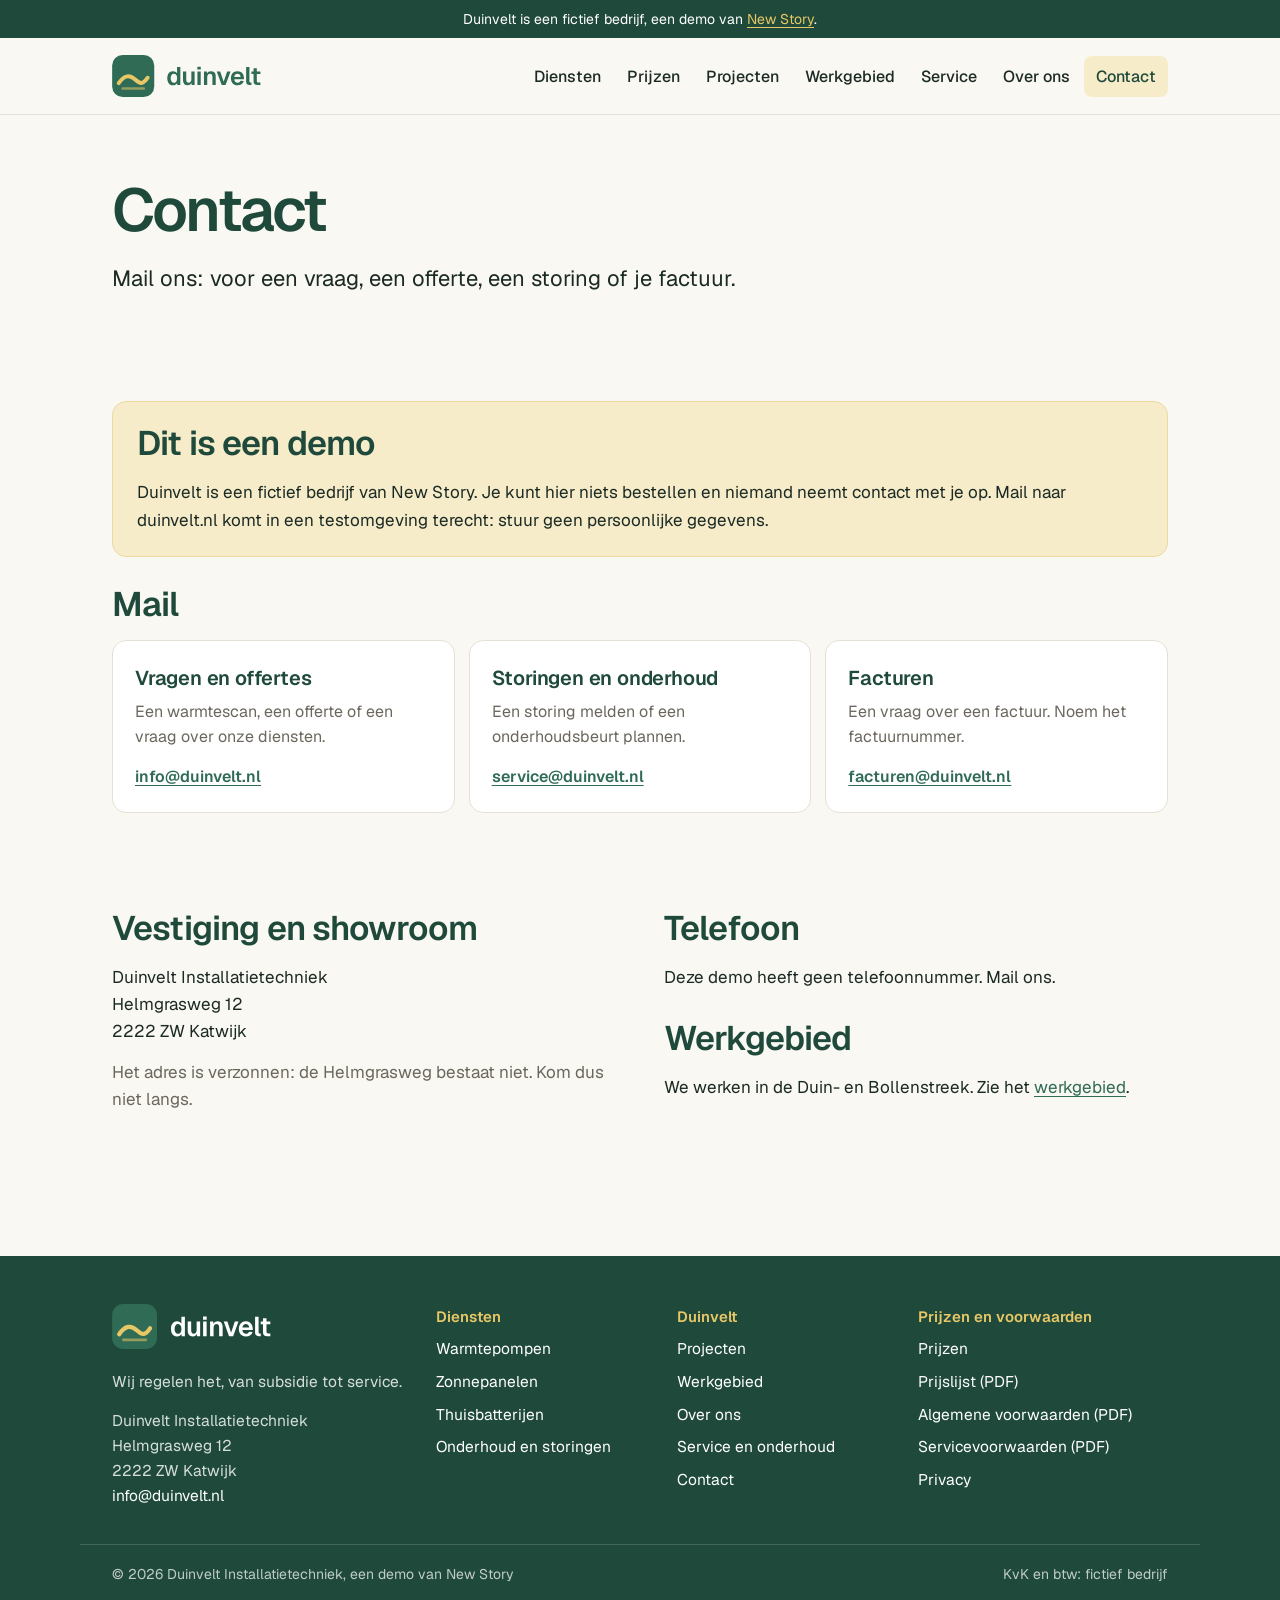
==== contact/index.html @ 862b941e "Site bijgewerkt vanuit de bron" ====
<!doctype html>
<html lang="nl">
<head>
<meta charset="utf-8">
<title>Contact - Duinvelt Installatietechniek</title>
<meta name="description" content="Contact met Duinvelt, een fictief installatiebedrijf in Katwijk: mailadressen voor vragen, storingen en facturen. Een demo van New Story.">
<!-- blok kop-meta -->
<meta name="viewport" content="width=device-width, initial-scale=1">
<meta name="robots" content="noindex, nofollow">
<meta name="theme-color" content="#1f4a3b">
<link rel="icon" href="/beeldmerk.svg" type="image/svg+xml">
<link rel="apple-touch-icon" href="/apple-touch-icon.png">
<link rel="preload" href="/fonts/geist-latin-wght-normal.woff2" as="font" type="font/woff2" crossorigin>
<link rel="stylesheet" href="/stijl.css?v=bba7323f">
<!-- /blok -->
</head>
<body>
<!-- blok kop -->
<a class="naar-inhoud" href="#inhoud">Naar de inhoud</a>
<div class="melding"><p>Duinvelt is een fictief bedrijf, een demo van <a href="https://newstory.nl">New Story</a>.</p></div>
<header class="kop">
<div class="wrap">
<a class="logo" href="/"><img src="/logo.svg" alt="Duinvelt, naar de startpagina" width="150" height="42"></a>
<nav class="hoofdmenu" aria-label="Hoofdmenu"><ul><li><a href="/diensten/">Diensten</a></li><li><a href="/prijzen/">Prijzen</a></li><li><a href="/projecten/">Projecten</a></li><li><a href="/werkgebied/">Werkgebied</a></li><li><a href="/service/">Service</a></li><li><a href="/over-ons/">Over ons</a></li><li><a href="/contact/" aria-current="page">Contact</a></li></ul></nav>
<details class="menu"><summary>Menu <svg viewBox="0 0 18 18" aria-hidden="true"><path d="M2 4.5h14M2 9h14M2 13.5h14" stroke="currentColor" stroke-width="2" stroke-linecap="round"/></svg></summary><nav aria-label="Hoofdmenu"><ul><li><a href="/diensten/">Diensten</a></li><li><a href="/prijzen/">Prijzen</a></li><li><a href="/projecten/">Projecten</a></li><li><a href="/werkgebied/">Werkgebied</a></li><li><a href="/service/">Service</a></li><li><a href="/over-ons/">Over ons</a></li><li><a href="/contact/" aria-current="page">Contact</a></li></ul></nav></details>
</div>
</header>
<!-- /blok -->
<main id="inhoud">

<section class="paginakop">
<div class="wrap">
<h1>Contact</h1>
<p class="lead">Mail ons: voor een vraag, een offerte, een storing of je factuur.</p>
</div>
</section>

<section class="sectie">
<div class="wrap">
<div class="kader" style="margin-bottom:28px">
<h2>Dit is een demo</h2>
<p>Duinvelt is een fictief bedrijf van New Story. Je kunt hier niets bestellen en niemand neemt contact met je op. Mail naar duinvelt.nl komt in een testomgeving terecht: stuur geen persoonlijke gegevens.</p>
</div>
<h2>Mail</h2>
<ul class="postvakken">
<li class="kaart"><h3>Vragen en offertes</h3><p>Een warmtescan, een offerte of een vraag over onze diensten.</p><p><a href="mailto:info@duinvelt.nl" data-bron="mail.algemeen">info@duinvelt.nl</a></p></li>
<li class="kaart"><h3>Storingen en onderhoud</h3><p>Een storing melden of een onderhoudsbeurt plannen.</p><p><a href="mailto:service@duinvelt.nl" data-bron="mail.service">service@duinvelt.nl</a></p></li>
<li class="kaart"><h3>Facturen</h3><p>Een vraag over een factuur. Noem het factuurnummer.</p><p><a href="mailto:facturen@duinvelt.nl" data-bron="mail.facturen">facturen@duinvelt.nl</a></p></li>
</ul>
</div>
</section>

<section class="sectie">
<div class="wrap twee">
<div>
<h2>Vestiging en showroom</h2>
<p><span data-bron="bedrijf.handelsnaam">Duinvelt Installatietechniek</span><br><span data-bron="bedrijf.straat">Helmgrasweg 12</span><br><span data-bron="bedrijf.postcode_plaats">2222 ZW Katwijk</span></p>
<p class="stil">Het adres is verzonnen: de Helmgrasweg bestaat niet. Kom dus niet langs.</p>
</div>
<div>
<h2>Telefoon</h2>
<p>Deze demo heeft geen telefoonnummer. Mail ons.</p>
<h2 style="margin-top:28px">Werkgebied</h2>
<p>We werken in de Duin- en Bollenstreek. Zie het <a href="/werkgebied/">werkgebied</a>.</p>
</div>
</div>
</section>

</main>
<!-- blok voet -->
<footer class="voet">
<div class="wrap voet-raster">
<div class="voet-merk"><a class="logo" href="/"><img src="/logo-wit.svg" alt="Duinvelt, naar de startpagina" width="160" height="45"></a><p>Wij regelen het, van subsidie tot service.</p><p>Duinvelt Installatietechniek<br>Helmgrasweg 12<br>2222 ZW Katwijk<br><a href="mailto:info@duinvelt.nl">info@duinvelt.nl</a></p></div>
<nav aria-label="Diensten"><h2>Diensten</h2><ul><li><a href="/diensten/warmtepompen/">Warmtepompen</a></li><li><a href="/diensten/zonnepanelen/">Zonnepanelen</a></li><li><a href="/diensten/thuisbatterijen/">Thuisbatterijen</a></li><li><a href="/diensten/onderhoud-en-storingen/">Onderhoud en storingen</a></li></ul></nav>
<nav aria-label="Duinvelt"><h2>Duinvelt</h2><ul><li><a href="/projecten/">Projecten</a></li><li><a href="/werkgebied/">Werkgebied</a></li><li><a href="/over-ons/">Over ons</a></li><li><a href="/service/">Service en onderhoud</a></li><li><a href="/contact/">Contact</a></li></ul></nav>
<nav aria-label="Prijzen en voorwaarden"><h2>Prijzen en voorwaarden</h2><ul><li><a href="/prijzen/">Prijzen</a></li><li><a href="/documenten/prijslijst.pdf">Prijslijst (PDF)</a></li><li><a href="/documenten/algemene-voorwaarden.pdf">Algemene voorwaarden (PDF)</a></li><li><a href="/documenten/servicevoorwaarden.pdf">Servicevoorwaarden (PDF)</a></li><li><a href="/privacy/">Privacy</a></li></ul></nav>
</div>
<div class="wrap voet-onder"><p>&copy; 2026 Duinvelt Installatietechniek, een demo van New Story</p><p>KvK en btw: fictief bedrijf</p></div>
</footer>
<!-- /blok -->
</body>
</html>
---- stijl.css ----
/* duinvelt.nl: de stijl van de site.
 * Kleuren, letter en ronding uit het prototype (.theme-duinvelt en brand.ts):
 * duingroen #2f6b55, duingroen donker #1f4a3b, zandgeel #e8c766 (accent, een
 * actie per scherm), zand licht #f7ecc9, papier #faf8f3, inkt #1b2a24.
 * Geist (SIL Open Font License, fonts/OFL.txt). Geen frameworks, geen externe bronnen. */

@font-face { font-family: "Geist"; src: url("/fonts/geist-latin-wght-normal.woff2") format("woff2"); font-weight: 100 900; font-style: normal; font-display: swap; }

:root {
  --papier: #faf8f3; --inkt: #1b2a24; --groen: #2f6b55; --donker: #1f4a3b;
  --zand: #e8c766; --zand-licht: #f7ecc9; --vlak: #f1ede3; --stil-vlak: #f3f0e8;
  --rand: #e6e1d6; --rand-sterk: #ddd7ca; --stil: #6b675d; --baksteen: #c2412d; --wit: #ffffff;
  --radius: 10px; --radius-kaart: 14px; --breed: 1120px;
}

* { box-sizing: border-box; }
html { -webkit-text-size-adjust: 100%; text-size-adjust: 100%; }
body { margin: 0; background: var(--papier); color: var(--inkt); font-family: "Geist", -apple-system, BlinkMacSystemFont, "Segoe UI", Roboto, sans-serif; font-size: 17px; line-height: 1.6; }
img, svg { max-width: 100%; }
img { height: auto; }
a { color: var(--groen); text-underline-offset: 3px; text-decoration-thickness: 1px; }
a:hover { color: var(--donker); text-decoration-thickness: 2px; }
:focus-visible { outline: 3px solid var(--groen); outline-offset: 3px; border-radius: 4px; }
p { margin: 0 0 14px; }
ul, ol { margin: 0 0 14px; padding-left: 22px; }
li { margin-bottom: 6px; }
strong { font-weight: 600; }
h1, h2, h3 { color: var(--donker); font-weight: 600; text-wrap: balance; }
h1 { font-size: clamp(36px, 5.4vw, 60px); line-height: 1.05; letter-spacing: -0.035em; margin: 0 0 20px; }
h2 { font-size: clamp(26px, 3.1vw, 34px); line-height: 1.15; letter-spacing: -0.025em; margin: 0 0 16px; }
h3 { font-size: 20px; line-height: 1.3; letter-spacing: -0.01em; margin: 0 0 8px; }
.lead { font-size: clamp(19px, 2.1vw, 22px); line-height: 1.5; max-width: 40ch; margin-bottom: 18px; }
.stil { color: var(--stil); }
.klein { font-size: 15px; }
.cijfer { font-variant-numeric: tabular-nums; }

/* Naar de inhoud: alleen zichtbaar met het toetsenbord */
.naar-inhoud { position: absolute; left: 12px; top: -60px; z-index: 50; background: var(--wit); color: var(--donker); padding: 10px 14px; border-radius: var(--radius); font-weight: 600; }
.naar-inhoud:focus { top: 12px; }

/* De melding: op elke pagina */
.melding { background: var(--donker); color: var(--wit); font-size: 14px; line-height: 1.45; text-align: center; padding: 9px 16px; }
.melding p { margin: 0; }
.melding a { color: var(--zand); }
.melding a:focus-visible { outline-color: var(--zand); }

.wrap { max-width: var(--breed); margin: 0 auto; padding: 0 20px; }
@media (min-width: 720px) { .wrap { padding: 0 32px; } }

/* Kop met menu */
.kop { position: relative; background: var(--papier); border-bottom: 1px solid var(--rand); }
.kop .wrap { display: flex; align-items: center; justify-content: space-between; gap: 20px; min-height: 76px; }
.logo { display: inline-flex; flex: none; border-radius: 6px; }
.logo img { display: block; width: 150px; height: auto; }
.hoofdmenu ul { display: flex; align-items: center; gap: 2px; list-style: none; margin: 0; padding: 0; }
.hoofdmenu li { margin: 0; }
.hoofdmenu a { display: block; padding: 8px 12px; border-radius: 8px; color: var(--inkt); text-decoration: none; font-size: 16px; font-weight: 500; }
.hoofdmenu a:hover { background: var(--vlak); color: var(--donker); }
.hoofdmenu a[aria-current] { color: var(--donker); background: var(--zand-licht); }
.hoofdmenu .knop { margin-left: 8px; }
.menu { display: none; }
@media (max-width: 999px) {
  .hoofdmenu { display: none; }
  .menu { display: block; }
}
.menu summary { list-style: none; display: inline-flex; align-items: center; gap: 8px; padding: 9px 14px; border: 1px solid var(--rand-sterk); border-radius: var(--radius); font-weight: 600; font-size: 16px; color: var(--donker); cursor: pointer; background: var(--wit); }
.menu summary::-webkit-details-marker { display: none; }
.menu summary svg { width: 18px; height: 18px; }
.menu[open] summary { background: var(--zand-licht); border-color: var(--zand); }
.menu nav { position: absolute; left: 0; right: 0; top: 100%; z-index: 30; background: var(--papier); border-bottom: 1px solid var(--rand); box-shadow: 0 18px 30px rgba(27, 42, 36, 0.12); padding: 8px 20px 20px; }
.menu ul { list-style: none; margin: 0 auto; padding: 0; max-width: var(--breed); }
.menu li { margin: 0; border-bottom: 1px solid var(--rand); }
.menu li:last-child { border-bottom: 0; }
.menu a { display: block; padding: 13px 4px; color: var(--inkt); text-decoration: none; font-size: 18px; font-weight: 500; }
.menu a[aria-current] { color: var(--donker); font-weight: 600; box-shadow: inset 3px 0 0 var(--zand); padding-left: 14px; }

/* Knoppen. Zandgeel is het accent: een per scherm. */
.knop { display: inline-flex; align-items: center; justify-content: center; gap: 8px; min-height: 46px; padding: 11px 20px; border-radius: var(--radius); font-weight: 600; font-size: 16px; line-height: 1.2; text-decoration: none; border: 1.5px solid transparent; }
.knop-zand { background: var(--zand); color: var(--inkt); }
.knop-zand:hover { background: #dfba52; color: var(--inkt); }
.knop-groen { background: var(--groen); color: var(--wit); }
.knop-groen:hover { background: var(--donker); color: var(--wit); }
.knop-rand { border-color: var(--groen); color: var(--groen); background: transparent; }
.knop-rand:hover { background: var(--wit); color: var(--donker); }
.knoppen { display: flex; flex-wrap: wrap; gap: 12px; margin-top: 26px; }

/* Secties */
.sectie { padding: 56px 0; }
.sectie + .sectie { padding-top: 8px; }
.sectie.vlak { background: var(--vlak); padding: 56px 0; }
.sectie.vlak + .sectie { padding-top: 56px; }
@media (min-width: 900px) { .sectie, .sectie.vlak { padding: 80px 0; } .sectie + .sectie { padding-top: 16px; } .sectie.vlak + .sectie { padding-top: 80px; } }
.sectiekop { display: flex; flex-wrap: wrap; align-items: baseline; justify-content: space-between; gap: 6px 24px; margin-bottom: 22px; }
.sectiekop h2 { margin: 0; }
.sectiekop p { margin: 0; }
.intro { max-width: 62ch; }
.twee { display: grid; gap: 28px; }
@media (min-width: 900px) { .twee { grid-template-columns: 1fr 1fr; gap: 48px; align-items: start; } .twee.gelijk { align-items: stretch; } }

/* Paginakop */
.paginakop { padding: 44px 0 8px; }
@media (min-width: 900px) { .paginakop { padding-top: 64px; } }
.paginakop .lead { max-width: 46ch; }
.kruimel { font-size: 15px; color: var(--stil); margin-bottom: 14px; }
.kruimel ol { list-style: none; display: flex; flex-wrap: wrap; gap: 6px; padding: 0; margin: 0; }
.kruimel li { margin: 0; }
.kruimel li + li::before { content: "/"; margin-right: 6px; color: var(--rand-sterk); }

/* Held op de home */
.held { padding-top: 40px; overflow: hidden; }
.held-raster { display: grid; gap: 28px; align-items: center; }
@media (min-width: 900px) { .held-raster { grid-template-columns: 1.05fr 0.95fr; gap: 40px; } .held { padding-top: 56px; } }
.held h1 { max-width: 11ch; }
.belofte { color: var(--stil); margin: 0; }
.held-beeld { display: block; width: 100%; max-width: 540px; margin: 0 auto; }
.duin { display: block; width: 100%; height: 90px; margin-top: 10px; }
@media (min-width: 900px) { .duin { height: 120px; margin-top: -20px; } }

/* Feiten in getallen */
.feiten { display: grid; grid-template-columns: repeat(2, 1fr); gap: 1px; margin: 0; background: var(--rand); border: 1px solid var(--rand); border-radius: var(--radius-kaart); overflow: hidden; }
@media (min-width: 900px) { .feiten { grid-template-columns: repeat(4, 1fr); } }
.feiten div { background: var(--wit); padding: 22px 20px; display: flex; flex-direction: column; }
.feiten dt { order: 2; color: var(--stil); font-size: 15px; line-height: 1.4; }
.feiten dd { order: 1; margin: 0 0 4px; font-size: clamp(30px, 3.6vw, 40px); line-height: 1.1; font-weight: 600; letter-spacing: -0.03em; color: var(--donker); font-variant-numeric: tabular-nums; }

/* Kaarten */
.kaarten { display: grid; grid-template-columns: repeat(auto-fit, minmax(240px, 1fr)); gap: 16px; list-style: none; padding: 0; margin: 0; }
.kaarten > li { margin: 0; }
.kaart { position: relative; background: var(--wit); border: 1px solid var(--rand); border-radius: var(--radius-kaart); padding: 22px; display: flex; flex-direction: column; }
.kaart h3 { margin-top: 2px; }
.kaart h3 a { color: inherit; text-decoration: none; }
.kaart h3 a::after { content: ""; position: absolute; inset: 0; border-radius: var(--radius-kaart); }
.kaart h3 a:focus-visible { outline: none; }
.kaart:has(h3 a:focus-visible) { outline: 3px solid var(--groen); outline-offset: 3px; }
.kaart:has(h3 a):hover { border-color: var(--groen); }
.kaart p { color: var(--stil); font-size: 16px; }
.kaart p:last-child { margin-bottom: 0; }
.kaart .icoon { width: 52px; height: 52px; margin-bottom: 16px; }
.kaart .prijsregel { margin-top: auto; padding-top: 12px; color: var(--inkt); font-size: 15px; border-top: 1px solid var(--rand); }
.kaart .prijsregel strong { display: block; font-size: 22px; color: var(--donker); letter-spacing: -0.02em; font-variant-numeric: tabular-nums; }
.kaart .meer { margin-top: 14px; font-weight: 600; font-size: 16px; color: var(--groen); }

/* Pakket met prijs */
.pakketten { display: grid; gap: 16px; grid-template-columns: repeat(auto-fill, minmax(280px, 1fr)); }
.pakket { background: var(--wit); border: 1px solid var(--rand); border-radius: var(--radius-kaart); padding: 22px; display: flex; flex-direction: column; }
.pakket h3 { font-size: 19px; }
.pakket ul { list-style: none; padding: 0; margin: 4px 0 18px; font-size: 15.5px; color: var(--inkt); }
.pakket li { position: relative; padding-left: 20px; margin-bottom: 5px; }
.pakket li::before { content: ""; position: absolute; left: 2px; top: 0.62em; width: 8px; height: 8px; border-radius: 50%; background: var(--zand); }
.pakket .prijs { margin-top: auto; padding-top: 14px; border-top: 1px solid var(--rand); }
.prijs .bedrag { display: block; font-size: 30px; line-height: 1.1; font-weight: 600; letter-spacing: -0.03em; color: var(--donker); font-variant-numeric: tabular-nums; }
.prijs .uitleg { display: block; color: var(--stil); font-size: 15px; margin-top: 4px; }

/* Stappen */
.stappen { list-style: none; padding: 0; margin: 0; counter-reset: stap; display: grid; gap: 14px; }
@media (min-width: 900px) { .stappen.rij { grid-template-columns: repeat(5, 1fr); } .stappen.rij-zes { grid-template-columns: repeat(3, 1fr); } }
.stappen > li { counter-increment: stap; position: relative; margin: 0; background: var(--wit); border: 1px solid var(--rand); border-radius: var(--radius-kaart); padding: 20px 20px 20px 70px; }
.stappen > li::before { content: counter(stap); position: absolute; left: 20px; top: 18px; width: 34px; height: 34px; border-radius: 50%; background: var(--zand); color: var(--inkt); font-weight: 600; display: grid; place-items: center; font-size: 16px; }
@media (min-width: 900px) { .stappen.rij > li { padding: 70px 18px 20px; } .stappen.rij > li::before { top: 20px; left: 18px; } }
.stappen h3 { font-size: 18px; margin-bottom: 4px; }
.stappen p { margin: 0; color: var(--stil); font-size: 16px; }

/* Tabellen */
.tabel-wrap { overflow-x: auto; border: 1px solid var(--rand); border-radius: var(--radius-kaart); background: var(--wit); }
.tabel { width: 100%; border-collapse: collapse; font-size: 16px; font-variant-numeric: tabular-nums; }
.tabel caption { text-align: left; padding: 16px 18px 4px; font-weight: 600; color: var(--donker); }
.tabel th, .tabel td { padding: 12px 18px; border-bottom: 1px solid var(--rand); text-align: left; vertical-align: top; }
.tabel thead th { background: var(--vlak); color: var(--donker); font-weight: 600; font-size: 15px; white-space: nowrap; }
.tabel tbody tr:last-child th, .tabel tbody tr:last-child td { border-bottom: 0; }
.tabel tbody th { font-weight: 500; }
.tabel .num { text-align: right; white-space: nowrap; }
.tabel .sub { display: block; color: var(--stil); font-size: 14px; font-weight: 400; }
@media (max-width: 599px) { .tabel th, .tabel td { padding: 10px 12px; font-size: 15px; } .tabel .weg-smal { display: none; } }

/* Kaders */
.kader { background: var(--zand-licht); border: 1px solid #ecd9a0; border-radius: var(--radius-kaart); padding: 22px 24px; }
.kader > :last-child { margin-bottom: 0; }
.kader h2, .kader h3 { margin-top: 0; }
.fictief { background: var(--zand-licht); border: 1px solid #ecd9a0; border-radius: var(--radius-kaart); padding: 26px; }
.fictief h2 { margin-bottom: 10px; font-size: clamp(24px, 2.6vw, 28px); }
.fictief p { max-width: 64ch; }
.fictief p:last-child { margin-bottom: 0; }
.donkervlak { background: var(--donker); color: var(--wit); border-radius: var(--radius-kaart); padding: 28px; }
.donkervlak h2, .donkervlak h3 { color: var(--wit); }
.donkervlak p { color: rgba(255, 255, 255, 0.86); }
.donkervlak a:not(.knop) { color: var(--zand); }
.donkervlak :focus-visible { outline-color: var(--zand); }

/* Lijst met vinkjes */
.vinken { list-style: none; padding: 0; }
.vinken li { position: relative; padding-left: 30px; margin-bottom: 9px; }
.vinken li::before { content: ""; position: absolute; left: 0; top: 0.28em; width: 18px; height: 18px; border-radius: 50%; background: var(--groen) url("data:image/svg+xml,%3Csvg xmlns='http://www.w3.org/2000/svg' viewBox='0 0 18 18'%3E%3Cpath d='M5 9.3l2.6 2.6L13 6.5' fill='none' stroke='%23e8c766' stroke-width='2' stroke-linecap='round' stroke-linejoin='round'/%3E%3C/svg%3E") center / 18px 18px no-repeat; }

/* Plaatsen als pillen */
.streek { display: flex; flex-wrap: wrap; gap: 8px; padding: 0; margin: 0; list-style: none; }
.streek li { margin: 0; background: var(--wit); border: 1px solid var(--rand); border-radius: 999px; padding: 6px 14px; font-size: 15px; }
.streek li.vestiging { background: var(--zand-licht); border-color: #ecd9a0; }

/* Projecten */
.projecten-recent { display: grid; gap: 12px; grid-template-columns: repeat(auto-fill, minmax(300px, 1fr)); list-style: none; padding: 0; margin: 0; }
.projecten-recent li { margin: 0; background: var(--wit); border: 1px solid var(--rand); border-radius: var(--radius-kaart); padding: 16px 18px; }
.project-soort { display: block; font-weight: 600; color: var(--donker); }
.project-detail { display: block; color: var(--stil); font-size: 15px; }
.project-waar { display: flex; justify-content: space-between; gap: 10px; margin-top: 8px; font-size: 15px; }
.maanden { display: grid; gap: 10px; }
.maand { background: var(--wit); border: 1px solid var(--rand); border-radius: var(--radius-kaart); }
.maand summary { list-style: none; cursor: pointer; display: flex; flex-wrap: wrap; align-items: baseline; justify-content: space-between; gap: 4px 16px; padding: 16px 20px; }
.maand summary::-webkit-details-marker { display: none; }
.maand summary h3 { margin: 0; font-size: 19px; display: inline-flex; align-items: center; gap: 10px; }
.maand summary h3::before { content: ""; width: 9px; height: 9px; border-right: 2px solid var(--groen); border-bottom: 2px solid var(--groen); transform: rotate(-45deg); transition: transform 0.15s; }
.maand[open] summary h3::before { transform: rotate(45deg); }
.maand summary .stil { font-size: 15px; }
.maand ul { list-style: none; margin: 0; padding: 0 20px 14px; display: grid; gap: 0 28px; }
@media (min-width: 900px) { .maand ul { grid-template-columns: 1fr 1fr; } }
.maand li { margin: 0; padding: 10px 0; border-top: 1px solid var(--rand); display: flex; justify-content: space-between; gap: 14px; }
.maand li .plaats { flex: none; color: var(--inkt); font-size: 15px; }
@media (prefers-reduced-motion: reduce) { .maand summary h3::before { transition: none; } }

/* Werkgebied */
.kaartbeeld { display: block; width: 100%; height: auto; background: var(--wit); border: 1px solid var(--rand); border-radius: var(--radius-kaart); }
.plaatsen { list-style: none; padding: 0; margin: 0; display: grid; gap: 8px; }
@media (min-width: 600px) { .plaatsen { grid-template-columns: 1fr 1fr; } }
.plaatsen li { margin: 0; background: var(--wit); border: 1px solid var(--rand); border-radius: var(--radius); padding: 12px 16px; }
.plaatsen strong { color: var(--donker); }
.plaatsen .stil { display: block; font-size: 14.5px; }

/* Vragen */
.vragen { display: grid; gap: 10px; }
.vraag { background: var(--wit); border: 1px solid var(--rand); border-radius: var(--radius-kaart); }
.vraag summary { cursor: pointer; padding: 16px 20px; font-weight: 600; color: var(--donker); list-style: none; display: flex; justify-content: space-between; gap: 16px; }
.vraag summary::-webkit-details-marker { display: none; }
.vraag summary::after { content: "+"; font-size: 22px; line-height: 1; color: var(--groen); }
.vraag[open] summary::after { content: "\2212"; }
.vraag div { padding: 0 20px 16px; }
.vraag div > :last-child { margin-bottom: 0; }

/* Downloads */
.downloads { list-style: none; padding: 0; margin: 0; display: grid; gap: 10px; }
.downloads li { margin: 0; }
.downloads a { display: flex; align-items: center; gap: 14px; background: var(--wit); border: 1px solid var(--rand); border-radius: var(--radius-kaart); padding: 14px 18px; text-decoration: none; color: var(--inkt); }
.downloads a:hover { border-color: var(--groen); }
.downloads svg { flex: none; width: 34px; height: 40px; }
.downloads strong { display: block; color: var(--donker); }
.downloads span span { display: block; color: var(--stil); font-size: 14.5px; }

/* Contact */
.postvakken { display: grid; gap: 14px; grid-template-columns: repeat(auto-fit, minmax(240px, 1fr)); list-style: none; padding: 0; margin: 0; }
.postvakken li { margin: 0; }
.postvakken a { font-weight: 600; word-break: break-all; }

/* Voet */
.voet { background: var(--donker); color: rgba(255, 255, 255, 0.82); margin-top: 48px; font-size: 15.5px; }
.voet a { color: var(--wit); text-decoration: none; }
.voet a:hover { color: var(--zand); text-decoration: underline; }
.voet :focus-visible { outline-color: var(--zand); }
.voet-raster { display: grid; gap: 32px; padding-top: 48px; padding-bottom: 36px; }
@media (min-width: 700px) { .voet-raster { grid-template-columns: 1fr 1fr; } }
@media (min-width: 1000px) { .voet-raster { grid-template-columns: 1.4fr 1fr 1fr 1.2fr; } }
.voet .logo img { width: 160px; }
.voet-merk p { margin: 14px 0 0; }
.voet h2 { color: var(--zand); font-size: 15px; letter-spacing: 0; margin: 4px 0 12px; }
.voet ul { list-style: none; padding: 0; margin: 0; }
.voet li { margin-bottom: 8px; }
.voet-onder { display: flex; flex-wrap: wrap; gap: 6px 24px; justify-content: space-between; border-top: 1px solid rgba(255, 255, 255, 0.16); padding-top: 18px; padding-bottom: 28px; font-size: 14px; color: rgba(255, 255, 255, 0.72); }
.voet-onder p { margin: 0; }

/* Alleen voor schermlezers */
.verborgen { position: absolute; width: 1px; height: 1px; padding: 0; margin: -1px; overflow: hidden; clip: rect(0 0 0 0); white-space: nowrap; border: 0; }

@media print {
  .melding { background: none; color: var(--inkt); border-bottom: 1px solid var(--rand); }
  .menu, .hoofdmenu, .knoppen, .voet nav { display: none; }
  .voet { background: none; color: var(--inkt); }
}
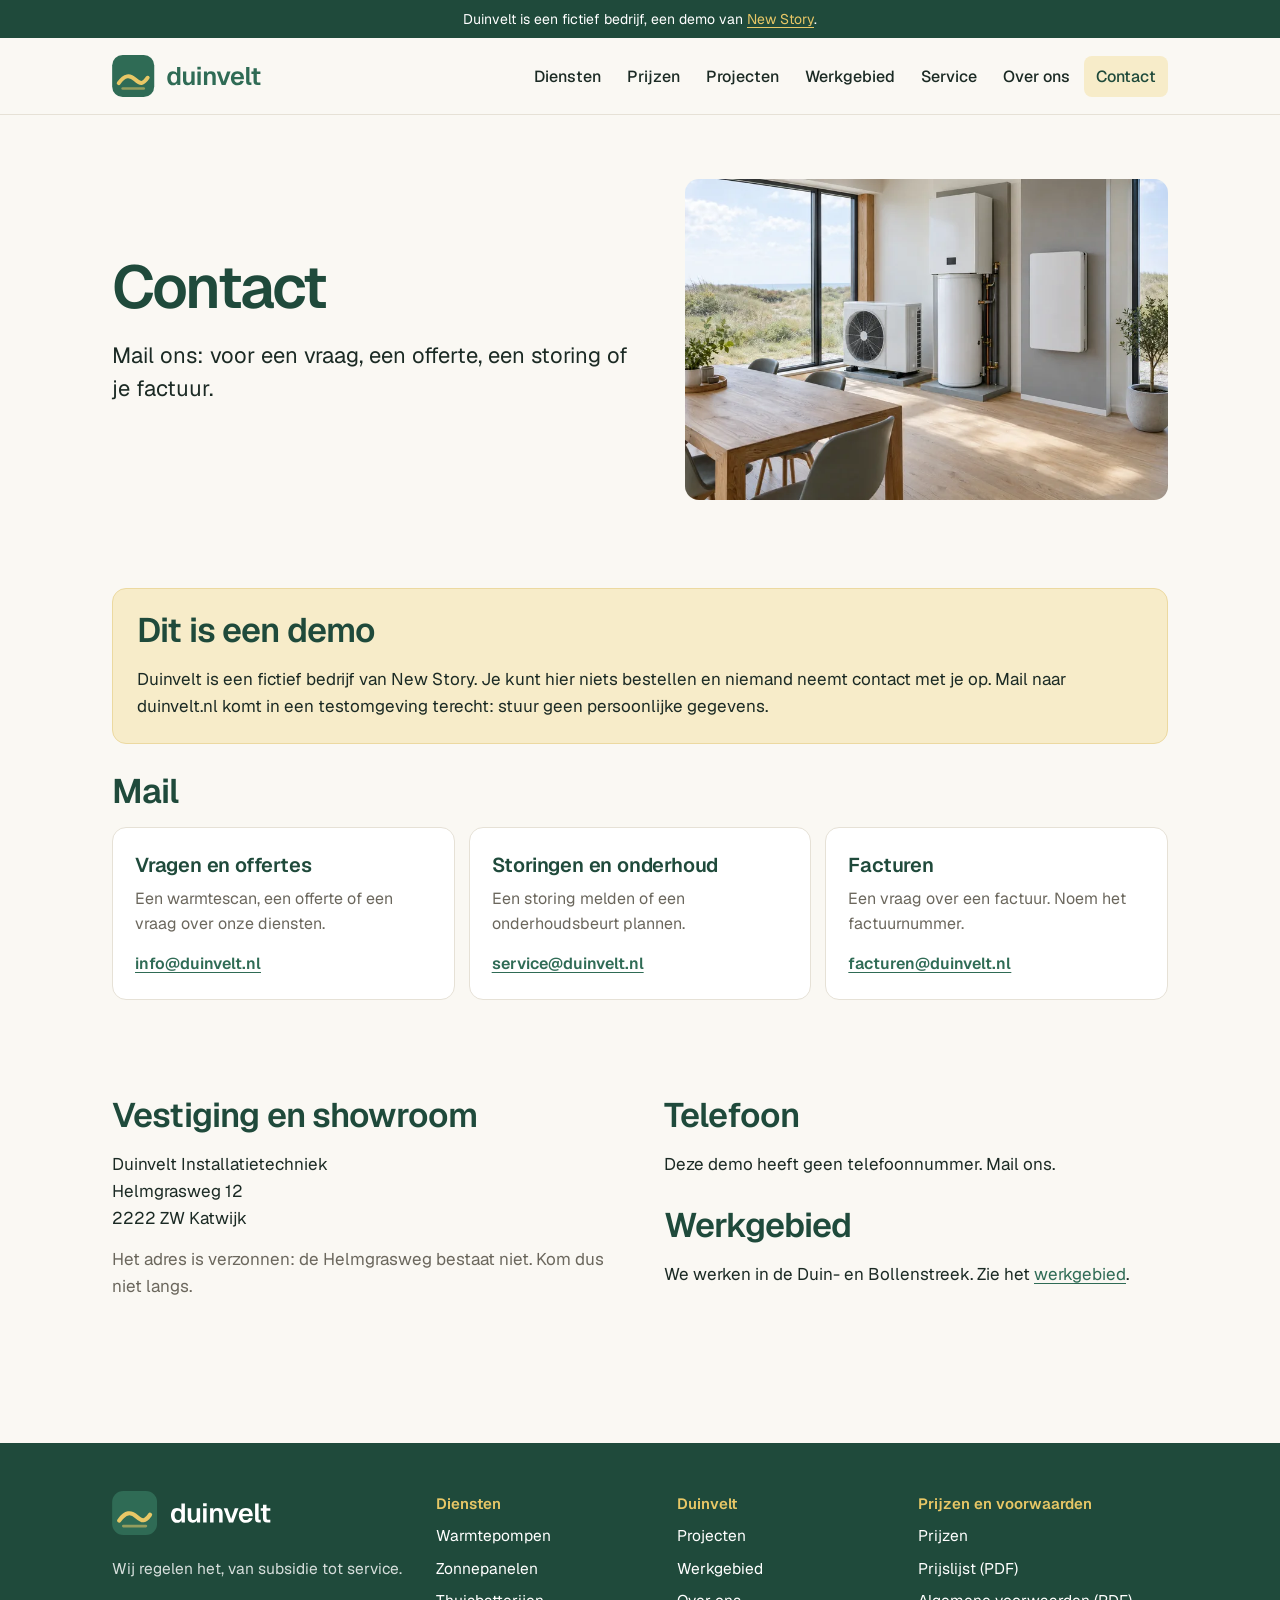
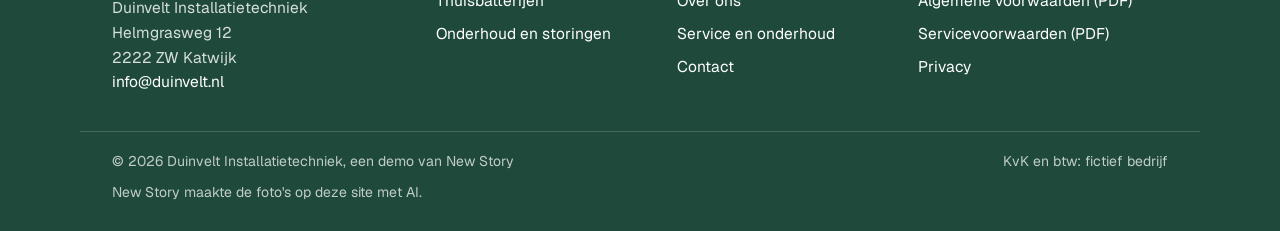
==== commit af39c32b: "Site bijgewerkt vanuit de bron" ====
--- a/contact/index.html
+++ b/contact/index.html
@@ -11,7 +11,7 @@
 <link rel="icon" href="/beeldmerk.svg" type="image/svg+xml">
 <link rel="apple-touch-icon" href="/apple-touch-icon.png">
 <link rel="preload" href="/fonts/geist-latin-wght-normal.woff2" as="font" type="font/woff2" crossorigin>
-<link rel="stylesheet" href="/stijl.css?v=bba7323f">
+<link rel="stylesheet" href="/stijl.css?v=779e3616">
 <!-- /blok -->
 </head>
 <body>
@@ -29,9 +29,12 @@
 <main id="inhoud">
 
 <section class="paginakop">
-<div class="wrap">
+<div class="wrap kop-raster">
+<div>
 <h1>Contact</h1>
 <p class="lead">Mail ons: voor een vraag, een offerte, een storing of je factuur.</p>
+</div>
+<img class="foto" src="/beeld/showroom-1600.webp" srcset="/beeld/showroom-800.webp 800w, /beeld/showroom-1600.webp 1600w" sizes="(min-width: 900px) 490px, calc(100vw - 40px)" width="1600" height="1062" loading="lazy" alt="Een lichte showroom met een warmtepomp, een binnenunit met boiler en een thuisbatterij aan de wand. Door de ramen zie je duingras.">
 </div>
 </section>
 
@@ -78,5 +81,6 @@
 <div class="wrap voet-onder"><p>&copy; 2026 Duinvelt Installatietechniek, een demo van New Story</p><p>KvK en btw: fictief bedrijf</p></div>
 </footer>
 <!-- /blok -->
+<div class="voet-beeld"><div class="wrap"><p>New Story maakte de foto's op deze site met AI.</p></div></div>
 </body>
 </html>
--- a/stijl.css
+++ b/stijl.css
@@ -272,3 +272,13 @@
   .menu, .hoofdmenu, .knoppen, .voet nav { display: none; }
   .voet { background: none; color: var(--inkt); }
 }
+
+/* Foto's: met AI gemaakt (docs/site-beeld.md). Een lijn: daglicht, 3:2, ronde hoeken. */
+.foto { display: block; width: 100%; height: auto; border-radius: var(--radius-kaart); background: var(--vlak); }
+.held-foto { aspect-ratio: 4 / 3; object-fit: cover; }
+.kop-raster { display: grid; gap: 28px; align-items: center; }
+@media (min-width: 900px) { .kop-raster { grid-template-columns: 1.05fr 0.95fr; gap: 40px; } }
+.voet-beeld { background: var(--donker); color: rgba(255, 255, 255, 0.72); font-size: 14px; }
+.voet-beeld p { margin: 0; padding-bottom: 28px; }
+.voet:has(+ .voet-beeld) .voet-onder { padding-bottom: 8px; }
+@media print { .voet-beeld { background: none; color: var(--inkt); } }
